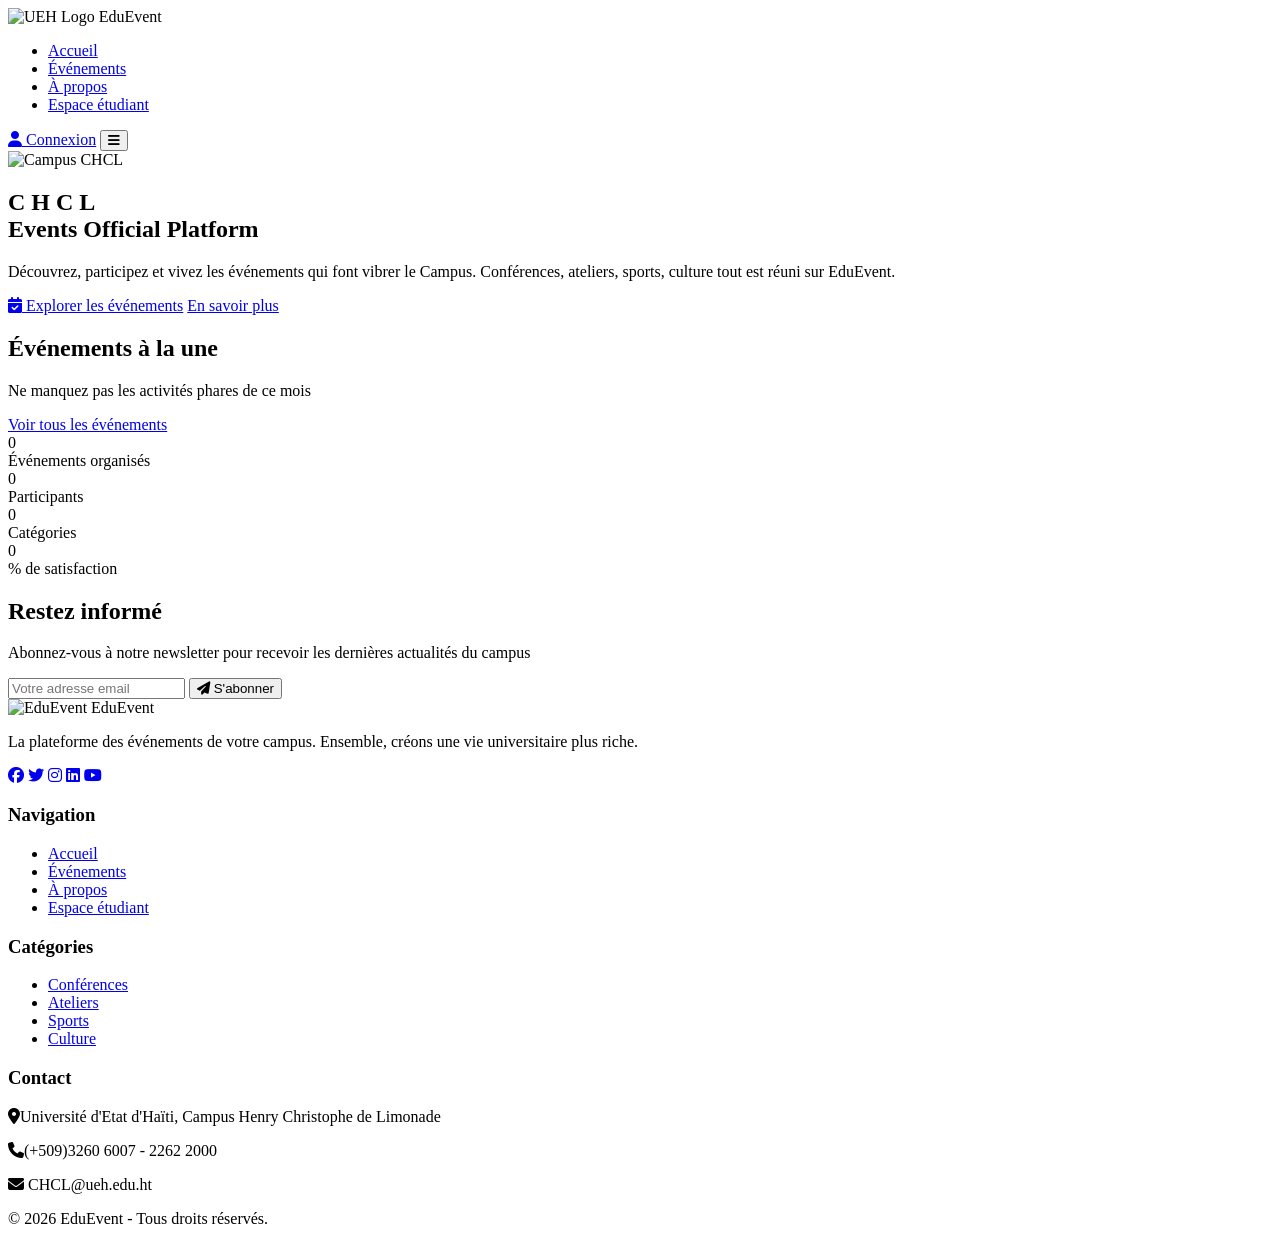
==== index.html @ 5447d02f "Add files via upload" ====
<!DOCTYPE html>
<html lang="fr">
<head>
    <meta charset="UTF-8" />
    <meta name="viewport" content="width=device-width, initial-scale=1.0" />
    <title>EduEvent - Plateforme des événements du CHCL</title>
    <link rel="stylesheet" href="css/style.css" />
    <link rel="stylesheet" href="css/responsive.css" />
    <link rel="preconnect" href="https://fonts.googleapis.com" />
    <link href="https://fonts.googleapis.com/css2?family=Inter:wght@400;500;600;700;800;900&display=swap" rel="stylesheet" />
    <link rel="stylesheet" href="https://cdnjs.cloudflare.com/ajax/libs/font-awesome/6.5.0/css/all.min.css" />
</head>
<body>
    <!-- HEADER -->
    <header class="header">
        <div class="container">
            <div class="header-content">
                <div class="logo">
                    <img src="image/logo_CHCL.jpg" alt="UEH Logo" />
                    <span>EduEvent</span>
                </div>
                <nav class="nav">
                    <ul>
                        <li><a href="index.html" class="active">Accueil</a></li>
                        <li><a href="evenement.html">Événements</a></li>
                        <li><a href="a-propos.html">À propos</a></li>
                        <li><a href="profil.html">Espace étudiant</a></li>
                    </ul>
                </nav>
                <div class="header-actions">
                    <a href="profil.html" class="btn-login"><i class="fas fa-user"></i> Connexion</a>
                    <button class="menu-toggle" aria-label="Menu">
                        <i class="fas fa-bars"></i>
                    </button>
                </div>
            </div>
        </div>
    </header>

    <!-- HERO SECTION -->
    <section class="hero">
        <div class="hero-bg">
            <img src="image/chcl-image.jpg" alt="Campus CHCL" />
        </div>
        <div class="container">
            <div class="hero-content">
                <div class="hero-text">
                    <h1>C H C L <br/><span>Events Official Platform</span></h1>
                    <p>Découvrez, participez et vivez les événements qui font vibrer le Campus. Conférences, ateliers, sports, culture tout est réuni sur EduEvent.</p>
                    <div class="hero-buttons">
                        <a href="evenement.html" class="btn-primary"><i class="fas fa-calendar-check"></i> Explorer les événements</a>
                        <a href="a-propos.html" class="btn-secondary">En savoir plus</a>
                    </div>
                </div>
            </div>
        </div>
    </section>

    <!-- ÉVÉNEMENTS À LA UNE -->
    <section class="featured-events">
        <div class="container">
            <div class="section-header">
                <h2>Événements à la une</h2>
                <p>Ne manquez pas les activités phares de ce mois</p>
            </div>
            <div class="events-grid" id="featuredEvents">
                <!-- Chargé dynamiquement par JavaScript -->
            </div>
            <div class="text-center">
                <a href="evenement.html" class="btn-primary">Voir tous les événements</a>
            </div>
        </div>
    </section>

    <!-- STATISTIQUES ANIMÉES -->
    <section class="stats">
        <div class="container">
            <div class="stats-grid">
                <div class="stat-item">
                    <div class="stat-number" data-target="3">0</div>
                    <div class="stat-label">Événements organisés</div>
                </div>
                <div class="stat-item">
                    <div class="stat-number" data-target="230">0</div>
                    <div class="stat-label">Participants</div>
                </div>
                <div class="stat-item">
                    <div class="stat-number" data-target="3">0</div>
                    <div class="stat-label">Catégories</div>
                </div>
                <div class="stat-item">
                    <div class="stat-number" data-target="98">0</div>
                    <div class="stat-label">% de satisfaction</div>
                </div>
            </div>
        </div>
    </section>

    <!-- NEWSLETTER -->
    <section class="newsletter">
        <div class="container">
            <div class="newsletter-content">
                <h2>Restez informé</h2>
                <p>Abonnez-vous à notre newsletter pour recevoir les dernières actualités du campus</p>
                <form class="newsletter-form" id="newsletterForm">
                    <input type="email" placeholder="Votre adresse email" required />
                    <button type="submit"><i class="fas fa-paper-plane"></i> S'abonner</button>
                </form>
                <div id="newsletterMessage" class="form-message"></div>
            </div>
        </div>
    </section>

    <!-- FOOTER -->
    <footer class="footer">
        <div class="container">
            <div class="footer-grid">
                <div class="footer-brand">
                    <div class="logo">
                        <img src="image/logo_CHCL.jpg" alt="EduEvent" />
                        <span>EduEvent</span>
                    </div>
                    <p>La plateforme des événements de votre campus. Ensemble, créons une vie universitaire plus riche.</p>
                    <div class="social-links">
                        <a href="#"><i class="fab fa-facebook"></i></a>
                        <a href="#"><i class="fab fa-twitter"></i></a>
                        <a href="#"><i class="fab fa-instagram"></i></a>
                        <a href="#"><i class="fab fa-linkedin"></i></a>
                        <a href="#"><i class="fab fa-youtube"></i></a>
                    </div>
                </div>
                <div class="footer-links">
                    <h3>Navigation</h3>
                    <ul>
                        <li><a href="index.html">Accueil</a></li>
                        <li><a href="evenement.html">Événements</a></li>
                        <li><a href="a-propos.html">À propos</a></li>
                        <li><a href="profil.html">Espace étudiant</a></li>
                    </ul>
                </div>
                <div class="footer-links">
                    <h3>Catégories</h3>
                    <ul>
                        <li><a href="evenement.html?categorie=conference">Conférences</a></li>
                        <li><a href="evenement.html?categorie=atelier">Ateliers</a></li>
                        <li><a href="evenement.html?categorie=sport">Sports</a></li>
                        <li><a href="evenement.html?categorie=culture">Culture</a></li>
                    </ul>
                </div>
                <div class="footer-contact">
                    <h3>Contact</h3>
                    <p><i class="fas fa-map-marker-alt"></i>Université d'Etat d'Haïti, Campus Henry Christophe de Limonade</p>
                    <p><i class="fas fa-phone"></i>(+509)3260 6007 - 2262 2000</p>
                    <p><i class="fas fa-envelope"></i> CHCL@ueh.edu.ht</p>
                </div>
            </div>
            <div class="footer-bottom">
                <p>&copy; 2026 EduEvent - Tous droits réservés.</p>
            </div>
        </div>
    </footer>

    <script src="js/main.js"></script>
</body>
</html>
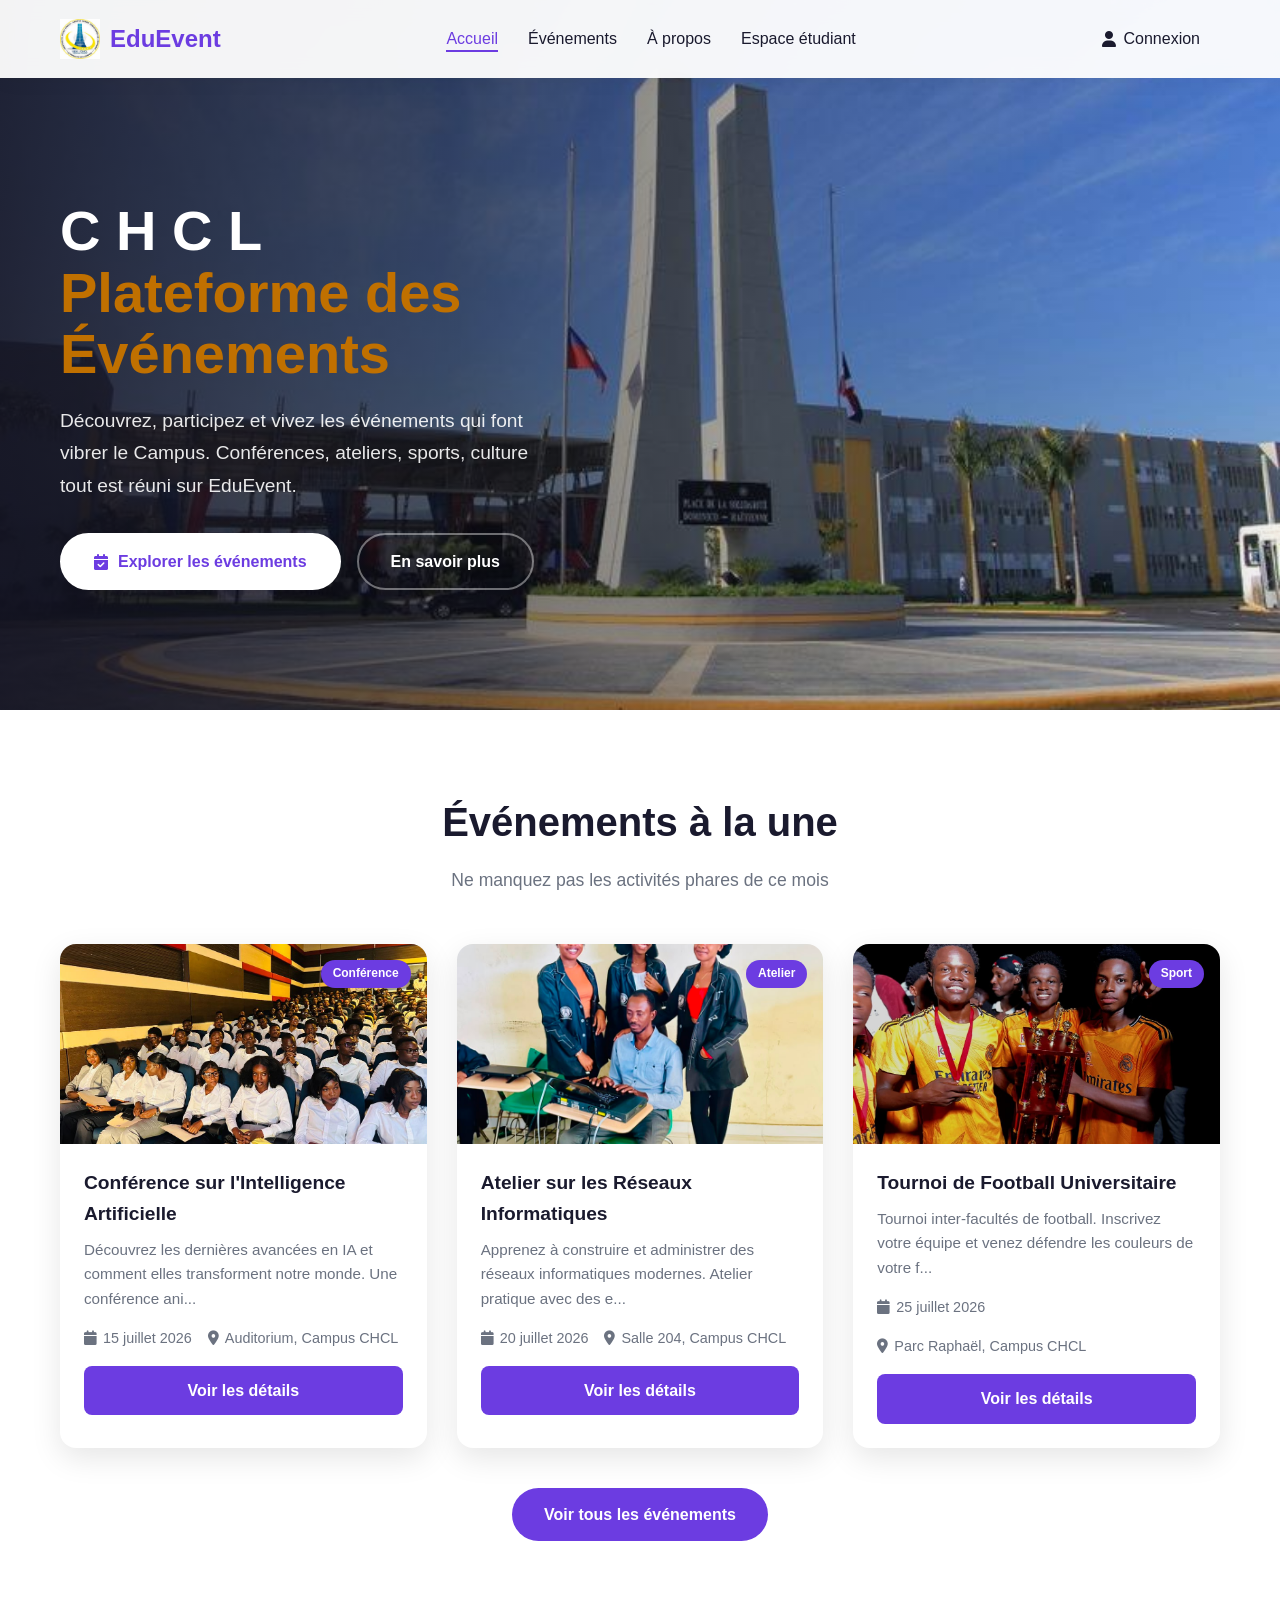
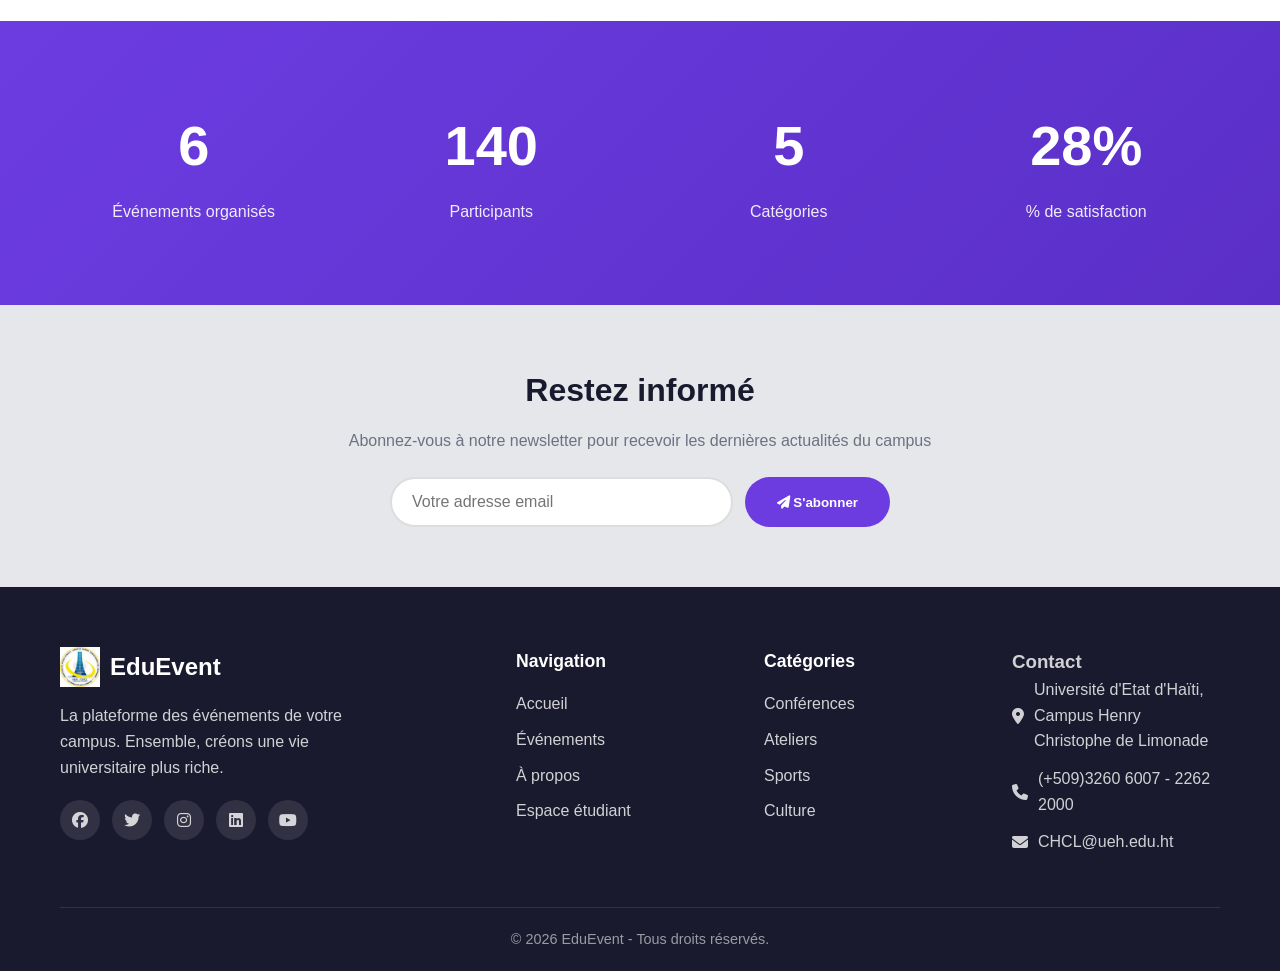
==== commit 2ed4304b: "Fix HTML structure and update image paths" ====
--- a/index.html
+++ b/index.html
@@ -16,20 +16,20 @@
         <div class="container">
             <div class="header-content">
                 <div class="logo">
-                    <img src="image/logo_CHCL.jpg" alt="UEH Logo" />
+                    <img src="images/logo_CHCL.jpg" alt="UEH Logo" />
                     <span>EduEvent</span>
                 </div>
-                <nav class="nav">
+                <nav class="nav" id="mainNav">
                     <ul>
                         <li><a href="index.html" class="active">Accueil</a></li>
-                        <li><a href="evenement.html">Événements</a></li>
+                        <li><a href="evenements.html">Événements</a></li>
                         <li><a href="a-propos.html">À propos</a></li>
                         <li><a href="profil.html">Espace étudiant</a></li>
                     </ul>
                 </nav>
                 <div class="header-actions">
-                    <a href="profil.html" class="btn-login"><i class="fas fa-user"></i> Connexion</a>
-                    <button class="menu-toggle" aria-label="Menu">
+                    <a href="profil.html" class="btn-login" id="btnLogin"><i class="fas fa-user"></i> Connexion</a>
+                    <button class="menu-toggle" id="menuToggle" aria-label="Menu">
                         <i class="fas fa-bars"></i>
                     </button>
                 </div>
@@ -40,15 +40,15 @@
     <!-- HERO SECTION -->
     <section class="hero">
         <div class="hero-bg">
-            <img src="image/chcl-image.jpg" alt="Campus CHCL" />
+            <img src="images/chcl-image.jpg" alt="Campus CHCL" />
         </div>
         <div class="container">
             <div class="hero-content">
                 <div class="hero-text">
-                    <h1>C H C L <br/><span>Events Official Platform</span></h1>
+                    <h1>C H C L <br/><span>Plateforme des Événements</span></h1>
                     <p>Découvrez, participez et vivez les événements qui font vibrer le Campus. Conférences, ateliers, sports, culture tout est réuni sur EduEvent.</p>
                     <div class="hero-buttons">
-                        <a href="evenement.html" class="btn-primary"><i class="fas fa-calendar-check"></i> Explorer les événements</a>
+                        <a href="evenements.html" class="btn-primary"><i class="fas fa-calendar-check"></i> Explorer les événements</a>
                         <a href="a-propos.html" class="btn-secondary">En savoir plus</a>
                     </div>
                 </div>
@@ -67,7 +67,7 @@
                 <!-- Chargé dynamiquement par JavaScript -->
             </div>
             <div class="text-center">
-                <a href="evenement.html" class="btn-primary">Voir tous les événements</a>
+                <a href="evenements.html" class="btn-primary">Voir tous les événements</a>
             </div>
         </div>
     </section>
@@ -77,15 +77,15 @@
         <div class="container">
             <div class="stats-grid">
                 <div class="stat-item">
-                    <div class="stat-number" data-target="3">0</div>
+                    <div class="stat-number" data-target="0">0</div>
                     <div class="stat-label">Événements organisés</div>
                 </div>
                 <div class="stat-item">
-                    <div class="stat-number" data-target="230">0</div>
+                    <div class="stat-number" data-target="0">0</div>
                     <div class="stat-label">Participants</div>
                 </div>
                 <div class="stat-item">
-                    <div class="stat-number" data-target="3">0</div>
+                    <div class="stat-number" data-target="0">0</div>
                     <div class="stat-label">Catégories</div>
                 </div>
                 <div class="stat-item">
@@ -117,7 +117,7 @@
             <div class="footer-grid">
                 <div class="footer-brand">
                     <div class="logo">
-                        <img src="image/logo_CHCL.jpg" alt="EduEvent" />
+                        <img src="images/logo_CHCL.jpg" alt="EduEvent" />
                         <span>EduEvent</span>
                     </div>
                     <p>La plateforme des événements de votre campus. Ensemble, créons une vie universitaire plus riche.</p>
@@ -133,7 +133,7 @@
                     <h3>Navigation</h3>
                     <ul>
                         <li><a href="index.html">Accueil</a></li>
-                        <li><a href="evenement.html">Événements</a></li>
+                        <li><a href="evenements.html">Événements</a></li>
                         <li><a href="a-propos.html">À propos</a></li>
                         <li><a href="profil.html">Espace étudiant</a></li>
                     </ul>
@@ -141,10 +141,10 @@
                 <div class="footer-links">
                     <h3>Catégories</h3>
                     <ul>
-                        <li><a href="evenement.html?categorie=conference">Conférences</a></li>
-                        <li><a href="evenement.html?categorie=atelier">Ateliers</a></li>
-                        <li><a href="evenement.html?categorie=sport">Sports</a></li>
-                        <li><a href="evenement.html?categorie=culture">Culture</a></li>
+                        <li><a href="evenements.html?categorie=conference">Conférences</a></li>
+                        <li><a href="evenements.html?categorie=atelier">Ateliers</a></li>
+                        <li><a href="evenements.html?categorie=sport">Sports</a></li>
+                        <li><a href="evenements.html?categorie=culture">Culture</a></li>
                     </ul>
                 </div>
                 <div class="footer-contact">
@@ -162,4 +162,4 @@
 
     <script src="js/main.js"></script>
 </body>
-</html>+</html>
--- a/css/style.css
+++ b/css/style.css
@@ -0,0 +1,1741 @@
+/* ===== RESET & BASE ===== */
+*,
+*::before,
+*::after {
+    margin: 0;
+    padding: 0;
+    box-sizing: border-box;
+}
+
+:root {
+    --primary: #6C3CE1;
+    --primary-dark: #5A2FC7;
+    --primary-light: #8B6EED;
+    --secondary: #FF6B6B;
+    --success: #2ECC71;
+    --dark: #1A1A2E;
+    --gray: #6B7280;
+    --gray-light: #E5E7EB;
+    --white: #FFFFFF;
+    --shadow: 0 10px 30px rgba(0, 0, 0, 0.1);
+    --shadow-hover: 0 20px 40px rgba(108, 60, 225, 0.2);
+    --radius: 16px;
+    --transition: all 0.3s ease;
+    --font: 'Inter', sans-serif;
+}
+
+html {
+    scroll-behavior: smooth;
+}
+
+body {
+    font-family: var(--font);
+    color: var(--dark);
+    line-height: 1.6;
+    background: var(--white);
+}
+
+a {
+    text-decoration: none;
+    color: inherit;
+}
+
+ul {
+    list-style: none;
+}
+
+img {
+    max-width: 100%;
+    display: block;
+}
+
+.container {
+    max-width: 1200px;
+    margin: 0 auto;
+    padding: 0 20px;
+}
+
+/* BUTTONS */
+.btn-primary {
+    display: inline-flex;
+    align-items: center;
+    gap: 10px;
+    padding: 14px 32px;
+    background: var(--primary);
+    color: var(--white);
+    border: none;
+    border-radius: 50px;
+    font-weight: 600;
+    font-size: 1rem;
+    cursor: pointer;
+    transition: var(--transition);
+}
+
+.btn-primary:hover {
+    background: var(--primary-dark);
+    transform: translateY(-2px);
+    box-shadow: var(--shadow-hover);
+}
+
+.btn-secondary {
+    display: inline-flex;
+    align-items: center;
+    gap: 10px;
+    padding: 14px 32px;
+    background: transparent;
+    color: var(--dark);
+    border: 2px solid var(--gray-light);
+    border-radius: 50px;
+    font-weight: 600;
+    font-size: 1rem;
+    cursor: pointer;
+    transition: var(--transition);
+}
+
+.btn-secondary:hover {
+    border-color: var(--primary);
+    color: var(--primary);
+    transform: translateY(-2px);
+}
+
+.btn-nav {
+    padding: 10px 24px;
+    background: var(--primary);
+    color: var(--white);
+    border-radius: 50px;
+    font-weight: 500;
+    transition: var(--transition);
+}
+
+.btn-nav:hover {
+    background: var(--primary-dark);
+    transform: translateY(-2px);
+}
+
+.btn-login {
+    display: inline-flex;
+    align-items: center;
+    gap: 8px;
+    padding: 10px 20px;
+    color: var(--dark);
+    font-weight: 500;
+    border-radius: 50px;
+    transition: var(--transition);
+}
+
+.btn-login:hover {
+    background: var(--gray-light);
+}
+
+/* HEADER */
+.header {
+    position: fixed;
+    top: 0;
+    left: 0;
+    right: 0;
+    background: rgba(255, 255, 255, 0.95);
+    backdrop-filter: blur(10px);
+    box-shadow: 0 2px 20px rgba(0, 0, 0, 0.05);
+    z-index: 1000;
+    padding: 16px 0;
+}
+
+.header-content {
+    display: flex;
+    align-items: center;
+    justify-content: space-between;
+}
+
+.logo {
+    display: flex;
+    align-items: center;
+    gap: 10px;
+    font-weight: 800;
+    font-size: 1.5rem;
+    color: var(--primary);
+}
+
+.logo img {
+    height: 40px;
+    width: auto;
+}
+
+.nav ul {
+    display: flex;
+    align-items: center;
+    gap: 30px;
+}
+
+.nav a {
+    font-weight: 500;
+    transition: var(--transition);
+    position: relative;
+}
+
+.nav a::after {
+    content: '';
+    position: absolute;
+    bottom: -5px;
+    left: 0;
+    width: 0;
+    height: 2px;
+    background: var(--primary);
+    transition: var(--transition);
+}
+
+.nav a:hover::after,
+.nav a.active::after {
+    width: 100%;
+}
+
+.nav a.active {
+    color: var(--primary);
+}
+
+.header-actions {
+    display: flex;
+    align-items: center;
+    gap: 15px;
+}
+
+.menu-toggle {
+    display: none;
+    background: none;
+    border: none;
+    font-size: 1.5rem;
+    cursor: pointer;
+    color: var(--dark);
+}
+
+/* HERO */
+
+.hero {
+    position: relative;
+    padding: 180px 0 100px;
+    min-height: 550px;
+    display: flex;
+    align-items: center;
+    overflow: hidden;
+}
+
+.hero-bg {
+    position: absolute;
+    top: 0;
+    left: 0;
+    right: 0;
+    bottom: 0;
+    z-index: 0;
+}
+
+.hero-bg img {
+    width: 100%;
+    height: 100%;
+    object-fit: cover;
+    display: block;
+}
+
+.hero-bg::after {
+    content: '';
+    position: absolute;
+    top: 0;
+    left: 0;
+    right: 0;
+    bottom: 0;
+    z-index: 1;
+    background: linear-gradient(to right, 
+        rgba(19, 19, 34, 0.9) 0%,
+        rgba(13, 13, 24, 0.6) 35%,
+        rgba(26, 26, 46, 0.3) 60%,
+        rgba(26, 26, 46, 0.05) 100%
+    );
+}
+
+.hero-content {
+    position: relative;
+    z-index: 2;
+    display: grid;
+    grid-template-columns: 1fr 1fr;
+    gap: 60px;
+    align-items: center;
+    width: 100%;
+}
+
+.hero-text {
+    padding: 20px 0;
+}
+
+.hero-text h1 {
+    font-size: 3.5rem;
+    font-weight: 900;
+    line-height: 1.1;
+    margin-bottom: 20px;
+    color: var(--white);
+}
+
+.hero-text h1 span {
+    background: rgb(192, 112, 0);
+    -webkit-background-clip: text;
+    -webkit-text-fill-color: transparent;
+    background-clip: text;
+}
+
+.hero-text p {
+    font-size: 1.2rem;
+    color: rgba(255, 255, 255, 0.9);
+    margin-bottom: 30px;
+    max-width: 500px;
+    line-height: 1.7;
+}
+
+.hero-buttons {
+    display: flex;
+    gap: 16px;
+    flex-wrap: wrap;
+}
+
+.hero .btn-primary {
+    background: var(--white);
+    color: var(--primary);
+    border: 2px solid var(--white);
+}
+
+.hero .btn-primary:hover {
+    background: var(--primary);
+    color: var(--white);
+    border-color: var(--primary);
+    transform: translateY(-2px);
+    box-shadow: 0 10px 30px rgba(108, 60, 225, 0.4);
+}
+
+.hero .btn-secondary {
+    background: transparent;
+    color: var(--white);
+    border: 2px solid rgba(255, 255, 255, 0.4);
+}
+
+.hero .btn-secondary:hover {
+    background: rgba(255, 255, 255, 0.1);
+    border-color: var(--white);
+    color: var(--white);
+    transform: translateY(-2px);
+}
+
+/* SECTION HEADER */
+.section-header {
+    text-align: center;
+    margin-bottom: 50px;
+}
+
+.section-header h2 {
+    font-size: 2.5rem;
+    font-weight: 800;
+    margin-bottom: 12px;
+}
+
+.section-header p {
+    color: var(--gray);
+    font-size: 1.1rem;
+}
+
+.text-center {
+    text-align: center;
+    margin-top: 40px;
+}
+
+/* FEATURED EVENTS */
+.featured-events {
+    padding: 80px 0;
+}
+
+.events-grid {
+    display: grid;
+    grid-template-columns: repeat(auto-fill, minmax(280px, 1fr));
+    gap: 30px;
+}
+
+.event-card {
+    background: var(--white);
+    border-radius: var(--radius);
+    overflow: hidden;
+    box-shadow: var(--shadow);
+    transition: var(--transition);
+}
+
+.event-card:hover {
+    transform: translateY(-8px);
+    box-shadow: var(--shadow-hover);
+}
+
+.event-card-image {
+    position: relative;
+    height: 200px;
+    overflow: hidden;
+}
+
+.event-card-image img {
+    width: 100%;
+    height: 100%;
+    object-fit: cover;
+    transition: var(--transition);
+}
+
+.event-card:hover .event-card-image img {
+    transform: scale(1.05);
+}
+
+.event-card-badge {
+    position: absolute;
+    top: 16px;
+    right: 16px;
+    padding: 4px 12px;
+    background: var(--primary);
+    color: var(--white);
+    border-radius: 50px;
+    font-size: 0.75rem;
+    font-weight: 600;
+}
+
+.event-card-body {
+    padding: 24px;
+}
+
+.event-card-body h3 {
+    font-size: 1.2rem;
+    font-weight: 700;
+    margin-bottom: 8px;
+}
+
+.event-card-body p {
+    color: var(--gray);
+    font-size: 0.95rem;
+    margin-bottom: 16px;
+}
+
+.event-card-meta {
+    display: flex;
+    flex-wrap: wrap;
+    gap: 16px;
+    font-size: 0.9rem;
+    color: var(--gray);
+    margin-bottom: 16px;
+}
+
+.event-card-meta span {
+    display: flex;
+    align-items: center;
+    gap: 6px;
+}
+
+.event-card-btn {
+    width: 100%;
+    padding: 12px;
+    background: var(--primary);
+    color: var(--white);
+    border: none;
+    border-radius: 8px;
+    font-weight: 600;
+    cursor: pointer;
+    transition: var(--transition);
+    text-align: center;
+    display: block;
+}
+
+.event-card-btn:hover {
+    background: var(--primary-dark);
+}
+
+/* STATS */
+.stats {
+    padding: 60px 0;
+    background: linear-gradient(135deg, var(--primary), var(--primary-dark));
+    color: var(--white);
+}
+
+.stats-grid {
+    display: grid;
+    grid-template-columns: repeat(4, 1fr);
+    gap: 30px;
+    text-align: center;
+}
+
+.stat-item {
+    padding: 20px;
+}
+
+.stat-number {
+    font-size: 3.5rem;
+    font-weight: 900;
+    display: block;
+}
+
+.stat-label {
+    font-size: 1rem;
+    opacity: 0.9;
+    margin-top: 8px;
+}
+
+/* NEWSLETTER */
+.newsletter {
+    padding: 60px 0;
+    background: var(--gray-light);
+}
+
+.newsletter-content {
+    text-align: center;
+    max-width: 600px;
+    margin: 0 auto;
+}
+
+.newsletter-content h2 {
+    font-size: 2rem;
+    margin-bottom: 12px;
+}
+
+.newsletter-content p {
+    color: var(--gray);
+    margin-bottom: 24px;
+}
+
+.newsletter-form {
+    display: flex;
+    gap: 12px;
+    max-width: 500px;
+    margin: 0 auto;
+}
+
+.newsletter-form input {
+    flex: 1;
+    padding: 14px 20px;
+    border: 2px solid #ddd;
+    border-radius: 50px;
+    font-size: 1rem;
+    outline: none;
+    transition: var(--transition);
+}
+
+.newsletter-form input:focus {
+    border-color: var(--primary);
+}
+
+.newsletter-form button {
+    padding: 14px 32px;
+    background: var(--primary);
+    color: var(--white);
+    border: none;
+    border-radius: 50px;
+    font-weight: 600;
+    cursor: pointer;
+    transition: var(--transition);
+}
+
+.newsletter-form button:hover {
+    background: var(--primary-dark);
+}
+
+.form-message {
+    margin-top: 16px;
+    padding: 12px;
+    border-radius: 8px;
+    display: none;
+}
+
+.form-message.success {
+    display: block;
+    background: #D4EDDA;
+    color: #155724;
+}
+
+.form-message.error {
+    display: block;
+    background: #F8D7DA;
+    color: #721C24;
+}
+
+/* FOOTER */
+.footer {
+    padding: 60px 0 20px;
+    background: var(--dark);
+    color: rgba(255, 255, 255, 0.8);
+}
+
+.footer-grid {
+    display: grid;
+    grid-template-columns: 2fr 1fr 1fr 1fr;
+    gap: 40px;
+    padding-bottom: 40px;
+    border-bottom: 1px solid rgba(255, 255, 255, 0.1);
+}
+
+.footer-brand .logo {
+    color: var(--white);
+    margin-bottom: 16px;
+}
+
+.footer-brand .logo img {
+    height: 40px;
+    width: auto;
+    display: inline-block;
+}
+
+.footer-brand p {
+    margin-bottom: 20px;
+    max-width: 300px;
+}
+
+.social-links {
+    display: flex;
+    gap: 12px;
+}
+
+.social-links a {
+    display: flex;
+    align-items: center;
+    justify-content: center;
+    width: 40px;
+    height: 40px;
+    background: rgba(255, 255, 255, 0.1);
+    border-radius: 50%;
+    transition: var(--transition);
+}
+
+.social-links a:hover {
+    background: var(--primary);
+    transform: translateY(-3px);
+}
+
+.footer-links h3 {
+    color: var(--white);
+    font-size: 1.1rem;
+    margin-bottom: 16px;
+}
+
+.footer-links ul li {
+    margin-bottom: 10px;
+}
+
+.footer-links ul a {
+    transition: var(--transition);
+}
+
+.footer-links ul a:hover {
+    color: var(--primary-light);
+}
+
+.footer-contact p {
+    display: flex;
+    align-items: center;
+    gap: 10px;
+    margin-bottom: 12px;
+}
+
+.footer-bottom {
+    text-align: center;
+    padding-top: 20px;
+    font-size: 0.9rem;
+    opacity: 0.7;
+}
+
+/* PAGE HEADER */
+.page-header {
+    padding: 140px 0 60px;
+    background: linear-gradient(135deg, #F8F9FF 0%, #EEF2FF 100%);
+    text-align: center;
+}
+
+.page-header h1 {
+    font-size: 2.8rem;
+    font-weight: 900;
+}
+
+.page-header p {
+    color: var(--gray);
+    font-size: 1.1rem;
+}
+
+/* FILTERS */
+.filters-section {
+    padding: 30px 0;
+    background: var(--white);
+    border-bottom: 1px solid var(--gray-light);
+}
+
+.filters-container {
+    display: flex;
+    flex-wrap: wrap;
+    gap: 20px;
+    align-items: center;
+}
+
+.search-bar {
+    flex: 1;
+    min-width: 200px;
+    display: flex;
+    align-items: center;
+    background: var(--gray-light);
+    border-radius: 50px;
+    padding: 0 16px;
+}
+
+.search-bar i {
+    color: var(--gray);
+}
+
+.search-bar input {
+    flex: 1;
+    padding: 12px 16px;
+    border: none;
+    background: transparent;
+    outline: none;
+    font-size: 1rem;
+}
+
+.filters-group {
+    display: flex;
+    gap: 12px;
+}
+
+.filters-group select {
+    padding: 12px 20px;
+    border: 2px solid var(--gray-light);
+    border-radius: 50px;
+    background: var(--white);
+    font-size: 0.95rem;
+    cursor: pointer;
+    outline: none;
+    transition: var(--transition);
+}
+
+.filters-group select:focus {
+    border-color: var(--primary);
+}
+
+.view-toggle {
+    display: flex;
+    gap: 6px;
+}
+
+.view-btn {
+    padding: 10px 14px;
+    background: var(--gray-light);
+    border: none;
+    border-radius: 8px;
+    cursor: pointer;
+    transition: var(--transition);
+}
+
+.view-btn.active {
+    background: var(--primary);
+    color: var(--white);
+}
+
+.view-btn:hover:not(.active) {
+    background: #d1d5db;
+}
+
+.events-count {
+    margin-bottom: 20px;
+    color: var(--gray);
+    font-size: 0.95rem;
+}
+
+.load-more {
+    margin-top: 20px;
+}
+
+/* EVENT DETAIL */
+.event-detail {
+    padding: 120px 0 60px;
+}
+
+.back-link {
+    display: inline-flex;
+    align-items: center;
+    gap: 8px;
+    color: var(--primary);
+    font-weight: 500;
+    margin-bottom: 30px;
+    transition: var(--transition);
+}
+
+.back-link:hover {
+    transform: translateX(-5px);
+}
+
+.event-detail-container {
+    background: var(--white);
+    border-radius: var(--radius);
+    box-shadow: var(--shadow);
+    overflow: hidden;
+    margin-bottom: 40px;
+}
+
+.event-detail-banner {
+    width: 100%;
+    height: 400px;
+    object-fit: cover;
+}
+
+.event-detail-info {
+    padding: 40px;
+}
+
+.event-detail-info h2 {
+    font-size: 2rem;
+    margin-bottom: 12px;
+}
+
+.event-detail-info .event-meta {
+    display: flex;
+    flex-wrap: wrap;
+    gap: 24px;
+    margin-bottom: 20px;
+    color: var(--gray);
+}
+
+.event-detail-info .event-meta span {
+    display: flex;
+    align-items: center;
+    gap: 8px;
+}
+
+.event-detail-info .event-description {
+    line-height: 1.8;
+    margin-bottom: 20px;
+}
+
+.event-detail-info .event-organizer {
+    padding: 16px 20px;
+    background: var(--gray-light);
+    border-radius: 8px;
+    display: flex;
+    align-items: center;
+    gap: 12px;
+}
+
+.event-detail-info .event-organizer i {
+    color: var(--primary);
+    font-size: 1.2rem;
+}
+
+.registration-section,
+.comments-section {
+    background: var(--white);
+    border-radius: var(--radius);
+    box-shadow: var(--shadow);
+    padding: 40px;
+    margin-top: 30px;
+}
+
+.registration-section h3,
+.comments-section h3 {
+    font-size: 1.5rem;
+    margin-bottom: 20px;
+}
+
+/* FORMS */
+.form-group {
+    margin-bottom: 20px;
+}
+
+.form-group label {
+    display: block;
+    font-weight: 600;
+    margin-bottom: 6px;
+}
+
+.form-group input,
+.form-group select,
+.form-group textarea {
+    width: 100%;
+    padding: 12px 16px;
+    border: 2px solid var(--gray-light);
+    border-radius: 8px;
+    font-size: 1rem;
+    font-family: inherit;
+    outline: none;
+    transition: var(--transition);
+}
+
+.form-group input:focus,
+.form-group select:focus,
+.form-group textarea:focus {
+    border-color: var(--primary);
+}
+
+.form-row {
+    display: grid;
+    grid-template-columns: 1fr 1fr;
+    gap: 20px;
+}
+
+/* PROFIL.HTML */
+
+.profil-section {
+    padding: 60px 0;
+    position: relative;
+    overflow: hidden;
+    min-height: 500px;
+}
+
+.profil-section::before {
+    content: '';
+    position: absolute;
+    top: 0;
+    left: 0;
+    right: 0;
+    bottom: 0;
+    background: url('../images/chcl-image.jpg') center/cover no-repeat;
+    opacity: 0.06;
+    z-index: 0;
+}
+
+.profil-section .container {
+    position: relative;
+    z-index: 1;
+}
+
+.profil-grid {
+    display: grid;
+    grid-template-columns: 300px 1fr;
+    gap: 40px;
+}
+
+.profil-sidebar {
+    display: flex;
+    flex-direction: column;
+    gap: 24px;
+}
+
+.profil-card {
+    background: rgba(255, 255, 255, 0.95);
+    backdrop-filter: blur(5px);
+    border-radius: var(--radius);
+    box-shadow: var(--shadow);
+    padding: 30px;
+    text-align: center;
+    border: 1px solid rgba(255, 255, 255, 0.2);
+}
+
+.profil-avatar {
+    position: relative;
+    width: 120px;
+    height: 120px;
+    margin: 0 auto 16px;
+}
+
+.profil-avatar img {
+    width: 100%;
+    height: 100%;
+    border-radius: 50%;
+    object-fit: cover;
+    border: 4px solid var(--primary);
+}
+
+.avatar-edit {
+    position: absolute;
+    bottom: 0;
+    right: 0;
+    width: 36px;
+    height: 36px;
+    background: var(--primary);
+    color: var(--white);
+    border: none;
+    border-radius: 50%;
+    cursor: pointer;
+    transition: var(--transition);
+}
+
+.avatar-edit:hover {
+    background: var(--primary-dark);
+}
+
+.profil-card h3 {
+    font-size: 1.2rem;
+    margin-bottom: 4px;
+}
+
+.profil-card p {
+    color: var(--gray);
+    font-size: 0.95rem;
+}
+
+.profil-stats {
+    display: grid;
+    grid-template-columns: 1fr 1fr;
+    gap: 12px;
+    margin-top: 16px;
+    padding-top: 16px;
+    border-top: 1px solid var(--gray-light);
+}
+
+.profil-stats .stat-number {
+    font-size: 1.5rem;
+    font-weight: 700;
+    color: var(--primary);
+    display: block;
+}
+
+.profil-stats .stat-label {
+    font-size: 0.85rem;
+    color: var(--gray);
+}
+
+/* PROFIL NAV */
+.profil-nav ul {
+    display: flex;
+    flex-direction: column;
+    gap: 4px;
+}
+
+.profil-nav a {
+    display: flex;
+    align-items: center;
+    gap: 12px;
+    padding: 12px 20px;
+    border-radius: 8px;
+    transition: var(--transition);
+}
+
+.profil-nav a:hover,
+.profil-nav a.active {
+    background: var(--gray-light);
+    color: var(--primary);
+}
+
+/* PROFIL CONTENT */
+.profil-content {
+    background: rgba(255, 255, 255, 0.95);
+    backdrop-filter: blur(5px);
+    border-radius: var(--radius);
+    box-shadow: var(--shadow);
+    padding: 40px;
+    border: 1px solid rgba(255, 255, 255, 0.2);
+}
+
+.profil-content .tab-content {
+    display: none;
+}
+
+.profil-content .tab-content.active {
+    display: block;
+}
+
+.profil-content .tab-content h2 {
+    margin-bottom: 20px;
+    font-size: 1.5rem;
+}
+
+/* AUTH SECTION */
+.auth-section {
+    padding: 60px 0 80px;
+    position: relative;
+    overflow: hidden;
+    min-height: 500px;
+}
+
+.auth-section::before {
+    content: '';
+    position: absolute;
+    top: 0;
+    left: 0;
+    right: 0;
+    bottom: 0;
+    background: url('../images/chcl-image.jpg') center/cover no-repeat;
+    opacity: 0.09;
+    z-index: 0;
+}
+
+.auth-section .container {
+    position: relative;
+    z-index: 1;
+}
+
+.auth-container {
+    max-width: 520px;
+    margin: 0 auto;
+    background: rgba(255, 255, 255, 0.92);
+    backdrop-filter: blur(10px);
+    border-radius: 12px;
+    box-shadow: 0 4px 20px rgba(0, 0, 0, 0.08);
+    padding: 40px 35px;
+    border: 1px solid rgba(255, 255, 255, 0.2);
+}
+
+.auth-options {
+    display: flex;
+    gap: 10px;
+    margin-bottom: 30px;
+    background: var(--gray-light);
+    border-radius: 10px;
+    padding: 5px;
+}
+
+.auth-btn {
+    flex: 1;
+    padding: 12px;
+    border: none;
+    border-radius: 8px;
+    background: transparent;
+    font-weight: 600;
+    font-size: 1rem;
+    cursor: pointer;
+    transition: var(--transition);
+    color: var(--gray);
+    font-family: var(--font);
+}
+
+.auth-btn.active {
+    background: var(--white);
+    color: var(--primary);
+    box-shadow: 0 2px 8px rgba(0, 0, 0, 0.08);
+}
+
+.auth-btn:hover:not(.active) {
+    color: var(--dark);
+}
+
+.auth-form {
+    display: block;
+}
+
+.auth-form h2 {
+    font-size: 1.5rem;
+    margin-bottom: 4px;
+    color: var(--dark);
+}
+
+.auth-form > p {
+    color: var(--gray);
+    margin-bottom: 25px;
+    font-size: 0.95rem;
+}
+
+.auth-form .form-group {
+    margin-bottom: 16px;
+}
+
+.auth-form .form-group label {
+    display: block;
+    font-weight: 500;
+    margin-bottom: 4px;
+    font-size: 0.95rem;
+    color: var(--dark);
+}
+
+.auth-form .form-group input,
+.auth-form .form-group select {
+    width: 100%;
+    padding: 12px 14px;
+    border: 2px solid var(--gray-light);
+    border-radius: 8px;
+    font-size: 1rem;
+    font-family: var(--font);
+    outline: none;
+    transition: var(--transition);
+    background: var(--white);
+}
+
+.auth-form .form-group input:focus,
+.auth-form .form-group select:focus {
+    border-color: var(--primary);
+    box-shadow: 0 0 0 3px rgba(108, 60, 225, 0.1);
+}
+
+.auth-form .form-group label input[type="checkbox"] {
+    width: auto;
+    margin-right: 8px;
+    accent-color: var(--primary);
+}
+
+.btn-full {
+    width: 100%;
+    justify-content: center;
+    padding: 14px;
+    font-size: 1rem;
+}
+
+.auth-switch {
+    text-align: center;
+    margin-top: 20px;
+    padding-top: 18px;
+    border-top: 1px solid var(--gray-light);
+    color: var(--gray);
+    font-size: 0.95rem;
+}
+
+.auth-switch a {
+    color: var(--primary);
+    font-weight: 600;
+    cursor: pointer;
+    transition: var(--transition);
+}
+
+.auth-switch a:hover {
+    color: var(--primary-dark);
+    text-decoration: underline;
+}
+
+.form-message {
+    margin-top: 16px;
+    padding: 12px 16px;
+    border-radius: 8px;
+    display: none;
+    font-weight: 500;
+}
+
+.form-message.success {
+    display: block;
+    background: #d4edda;
+    color: #155724;
+    border: 1px solid #c3e6cb;
+}
+
+.form-message.error {
+    display: block;
+    background: #f8d7da;
+    color: #721c24;
+    border: 1px solid #f5c6cb;
+}
+
+/* ABOUT */
+
+.about-presentation {
+    padding: 60px 0;
+}
+
+.about-content {
+    display: grid;
+    grid-template-columns: 1fr 1fr;
+    gap: 60px;
+    align-items: center;
+}
+
+.about-text h2 {
+    font-size: 2.5rem;
+    margin-bottom: 20px;
+}
+
+.about-text p {
+    color: var(--gray);
+    margin-bottom: 16px;
+    font-size: 1.05rem;
+}
+
+.about-values {
+    display: grid;
+    grid-template-columns: repeat(3, 1fr);
+    gap: 20px;
+    margin-top: 30px;
+}
+
+.value-item {
+    text-align: center;
+    padding: 20px;
+    border-radius: var(--radius);
+    background: var(--gray-light);
+}
+
+.value-item i {
+    font-size: 2rem;
+    color: var(--primary);
+    margin-bottom: 10px;
+}
+
+.value-item h4 {
+    margin-bottom: 4px;
+}
+
+.value-item p {
+    font-size: 0.9rem;
+    color: var(--gray);
+}
+
+.about-image img {
+    border-radius: var(--radius);
+    box-shadow: var(--shadow);
+    width: 100%;
+    height: 400px;
+    object-fit: cover;
+}
+
+/* TEAM */
+
+.team-section {
+    padding: 60px 0;
+    background: var(--gray-light);
+}
+
+.team-grid {
+    display: grid;
+    grid-template-columns: repeat(4, 1fr);
+    gap: 30px;
+}
+
+.team-card {
+    background: var(--white);
+    border-radius: var(--radius);
+    padding: 30px;
+    text-align: center;
+    box-shadow: var(--shadow);
+    transition: var(--transition);
+}
+
+.team-card:hover {
+    transform: translateY(-5px);
+    box-shadow: var(--shadow-hover);
+}
+
+.team-photo {
+    width: 120px;
+    height: 120px;
+    margin: 0 auto 16px;
+    border-radius: 50%;
+    overflow: hidden;
+}
+
+.team-photo img {
+    width: 100%;
+    height: 100%;
+    object-fit: cover;
+}
+
+.team-card h3 {
+    font-size: 1.1rem;
+}
+
+.team-role {
+    color: var(--primary);
+    font-weight: 600;
+    font-size: 0.9rem;
+    margin-bottom: 8px;
+}
+
+.team-card p {
+    color: var(--gray);
+    font-size: 0.9rem;
+}
+
+/* CONTACT */
+
+.contact-section {
+    padding: 60px 0;
+}
+
+.contact-grid {
+    display: grid;
+    grid-template-columns: 1fr 1fr;
+    gap: 40px;
+}
+
+.contact-form-container {
+    background: var(--white);
+    border-radius: var(--radius);
+    box-shadow: var(--shadow);
+    padding: 40px;
+}
+
+.contact-form-container h2 {
+    margin-bottom: 20px;
+}
+
+.contact-map {
+    background: var(--white);
+    border-radius: var(--radius);
+    box-shadow: var(--shadow);
+    padding: 40px;
+}
+
+.contact-map h2 {
+    margin-bottom: 20px;
+}
+
+.map-container {
+    border-radius: 8px;
+    overflow: hidden;
+    margin-bottom: 20px;
+}
+
+.contact-info p {
+    display: flex;
+    align-items: center;
+    gap: 12px;
+    margin-bottom: 10px;
+    color: var(--gray);
+}
+
+.contact-info i {
+    color: var(--primary);
+    width: 20px;
+}
+
+/* FAQ */
+
+.faq-section {
+    padding: 60px 0;
+    background: var(--gray-light);
+}
+
+.faq-container {
+    max-width: 800px;
+    margin: 0 auto;
+}
+
+.faq-item {
+    background: var(--white);
+    border-radius: 12px;
+    margin-bottom: 16px;
+    box-shadow: 0 2px 10px rgba(0, 0, 0, 0.05);
+    overflow: hidden;
+}
+
+.faq-question {
+    width: 100%;
+    padding: 20px 24px;
+    background: none;
+    border: none;
+    display: flex;
+    align-items: center;
+    justify-content: space-between;
+    font-size: 1.05rem;
+    font-weight: 600;
+    cursor: pointer;
+    transition: var(--transition);
+    text-align: left;
+}
+
+.faq-question:hover {
+    background: var(--gray-light);
+}
+
+.faq-question i {
+    transition: var(--transition);
+}
+
+.faq-item.active .faq-question i {
+    transform: rotate(180deg);
+}
+
+.faq-answer {
+    max-height: 0;
+    overflow: hidden;
+    transition: max-height 0.3s ease;
+}
+
+.faq-item.active .faq-answer {
+    max-height: 200px;
+}
+
+.faq-answer p {
+    padding: 0 24px 20px;
+    color: var(--gray);
+}
+
+/*PROFIL */
+
+.profil-cover {
+    height: 120px;
+    background: linear-gradient(135deg, var(--primary), var(--primary-dark));
+    border-radius: var(--radius) var(--radius) 0 0;
+    position: relative;
+    margin: -30px -30px 0 -30px;
+}
+
+.cover-edit {
+    position: absolute;
+    bottom: 12px;
+    right: 16px;
+    background: rgba(0, 0, 0, 0.5);
+    color: var(--white);
+    width: 36px;
+    height: 36px;
+    border-radius: 50%;
+    display: flex;
+    align-items: center;
+    justify-content: center;
+    cursor: pointer;
+    transition: var(--transition);
+}
+
+.cover-edit:hover {
+    background: rgba(0, 0, 0, 0.7);
+}
+
+.profil-avatar-wrapper {
+    margin-top: -50px;
+    display: flex;
+    justify-content: center;
+    position: relative;
+}
+
+.profil-avatar {
+    width: 110px;
+    height: 110px;
+    border-radius: 50%;
+    border: 4px solid var(--white);
+    box-shadow: 0 4px 15px rgba(0, 0, 0, 0.15);
+    position: relative;
+}
+
+.profil-avatar img {
+    width: 100%;
+    height: 100%;
+    border-radius: 50%;
+    object-fit: cover;
+}
+
+.avatar-edit {
+    position: absolute;
+    bottom: 2px;
+    right: 2px;
+    width: 32px;
+    height: 32px;
+    background: var(--primary);
+    color: var(--white);
+    border: 3px solid var(--white);
+    border-radius: 50%;
+    cursor: pointer;
+    transition: var(--transition);
+    display: flex;
+    align-items: center;
+    justify-content: center;
+    font-size: 0.75rem;
+}
+
+.avatar-edit:hover {
+    background: var(--primary-dark);
+    transform: scale(1.1);
+}
+
+.profil-user-info {
+    text-align: center;
+    margin: 12px 0 8px;
+}
+
+.profil-user-info h3 {
+    font-size: 1.3rem;
+    font-weight: 700;
+    margin-bottom: 2px;
+}
+
+.profil-user-role {
+    color: var(--gray);
+    font-size: 0.95rem;
+    font-weight: 500;
+}
+
+.profil-user-programme {
+    color: var(--gray);
+    font-size: 0.85rem;
+}
+
+.profil-stats {
+    display: grid;
+    grid-template-columns: repeat(3, 1fr);
+    gap: 8px;
+    margin: 16px 0;
+    padding: 12px 0;
+    border-top: 1px solid var(--gray-light);
+    border-bottom: 1px solid var(--gray-light);
+}
+
+.profil-stats .stat-item {
+    text-align: center;
+    padding: 4px;
+}
+
+.profil-stats .stat-number {
+    display: block;
+    font-size: 1.2rem;
+    font-weight: 700;
+    color: var(--primary);
+}
+
+.profil-stats .stat-label {
+    font-size: 0.7rem;
+    color: var(--gray);
+    text-transform: uppercase;
+    letter-spacing: 0.5px;
+}
+
+.profil-nav {
+    margin-top: 8px;
+}
+
+.profil-nav ul {
+    display: flex;
+    flex-direction: column;
+    gap: 2px;
+}
+
+.profil-nav a {
+    display: flex;
+    align-items: center;
+    gap: 12px;
+    padding: 10px 16px;
+    border-radius: 8px;
+    transition: var(--transition);
+    font-size: 0.95rem;
+}
+
+.profil-nav a i {
+    width: 20px;
+    text-align: center;
+}
+
+.profil-nav a:hover,
+.profil-nav a.active {
+    background: var(--gray-light);
+    color: var(--primary);
+}
+
+/*TABLEAU DE BORD */
+
+.dashboard-header {
+    margin-bottom: 25px;
+}
+
+.dashboard-header h2 {
+    font-size: 1.5rem;
+    font-weight: 700;
+}
+
+.dashboard-header h2 i {
+    color: var(--primary);
+    margin-right: 10px;
+}
+
+.dashboard-header p {
+    color: var(--gray);
+    font-size: 0.95rem;
+    margin-top: 4px;
+}
+
+.dashboard-cards {
+    display: grid;
+    grid-template-columns: repeat(4, 1fr);
+    gap: 20px;
+    margin-bottom: 30px;
+}
+
+.dash-card {
+    background: var(--white);
+    border-radius: 12px;
+    padding: 20px;
+    box-shadow: 0 2px 10px rgba(0, 0, 0, 0.05);
+    display: flex;
+    align-items: center;
+    gap: 16px;
+    border: 1px solid var(--gray-light);
+    transition: var(--transition);
+}
+
+.dash-card:hover {
+    transform: translateY(-3px);
+    box-shadow: var(--shadow);
+}
+
+.dash-card-icon {
+    width: 48px;
+    height: 48px;
+    border-radius: 12px;
+    background: rgba(108, 60, 225, 0.1);
+    color: var(--primary);
+    display: flex;
+    align-items: center;
+    justify-content: center;
+    font-size: 1.2rem;
+}
+
+.dash-card-info {
+    display: flex;
+    flex-direction: column;
+}
+
+.dash-number {
+    font-size: 1.5rem;
+    font-weight: 700;
+    color: var(--dark);
+}
+
+.dash-label {
+    font-size: 0.8rem;
+    color: var(--gray);
+}
+
+.dashboard-activities {
+    background: var(--white);
+    border-radius: 12px;
+    padding: 20px;
+    border: 1px solid var(--gray-light);
+}
+
+.dashboard-activities h3 {
+    font-size: 1.1rem;
+    margin-bottom: 16px;
+}
+
+.settings-section {
+    margin-top: 20px;
+}
+
+.settings-section h3 {
+    font-size: 1.1rem;
+    margin-bottom: 16px;
+    color: var(--dark);
+}
+
+/* VUE LISTE */
+
+.events-grid.view-list {
+    display: block !important;
+}
+
+.events-grid.view-list .event-card {
+    display: flex !important;
+    flex-direction: row !important;
+    align-items: center;
+    gap: 20px;
+    margin-bottom: 16px;
+}
+
+.events-grid.view-list .event-card .event-card-image {
+    width: 200px;
+    height: 150px;
+    flex-shrink: 0;
+}
+
+.events-grid.view-list .event-card .event-card-body {
+    flex: 1;
+    padding: 0;
+}
+
+.events-grid.view-list .event-card .event-card-image img {
+    width: 100%;
+    height: 100%;
+    object-fit: cover;
+}
+
+/* ===== BADGE RÔLE ===== */
+.profil-user-role {
+    display: inline-block;
+    padding: 4px 16px;
+    border-radius: 50px;
+    font-size: 0.85rem;
+    font-weight: 600;
+    margin: 4px 0;
+}
+
+.profil-user-role.role-etudiant {
+    background: #e8f5e9;
+    color: #2e7d32;
+}
+
+.profil-user-role.role-professeur {
+    background: #e3f2fd;
+    color: #0d47a1;
+}
+
+.profil-user-role.role-administration {
+    background: #fce4ec;
+    color: #c62828;
+}
--- a/css/responsive.css
+++ b/css/responsive.css
@@ -0,0 +1,1542 @@
+/* RESPONSIVE */
+
+/*TABLETTES*/
+@media (max-width: 1024px) {
+    .hero-content {
+        grid-template-columns: 1fr;
+        text-align: center;
+    }
+
+    .hero-text p {
+        max-width: 100%;
+        margin-left: auto;
+        margin-right: auto;
+    }
+
+    .hero-buttons {
+        justify-content: center;
+    }
+
+    .hero-image img {
+        height: 300px;
+    }
+
+    .footer-grid {
+        grid-template-columns: 1fr 1fr;
+    }
+
+    .profil-grid {
+        grid-template-columns: 1fr;
+    }
+
+    .about-content {
+        grid-template-columns: 1fr;
+        text-align: center;
+    }
+
+    .contact-grid {
+        grid-template-columns: 1fr;
+    }
+
+    .team-grid {
+        grid-template-columns: repeat(2, 1fr);
+    }
+
+    .stats-grid {
+        grid-template-columns: repeat(2, 1fr);
+    }
+}
+
+/*MOBILES*/
+@media (max-width: 768px) {
+    /*HEADER*/
+    .header {
+        padding: 12px 0;
+    }
+
+    .header-content {
+        flex-wrap: wrap;
+        gap: 10px;
+    }
+
+    
+    .header-actions .btn-login {
+        display: inline-flex !important;
+        padding: 8px 14px;
+        font-size: 0.85rem;
+    }
+
+    .header-actions .btn-login span {
+        display: none;
+    }
+
+    .menu-toggle {
+        display: block;
+        font-size: 1.3rem;
+        background: none;
+        border: none;
+        color: var(--dark);
+        cursor: pointer;
+        padding: 4px 8px;
+    }
+
+    
+    .nav {
+        display: none;
+        position: absolute;
+        top: 100%;
+        left: 0;
+        right: 0;
+        background: var(--white);
+        padding: 20px;
+        box-shadow: var(--shadow);
+        border-top: 2px solid var(--gray-light);
+        z-index: 999;
+        width: 100%;
+        max-height: 80vh;
+        overflow-y: auto;
+    }
+
+    .nav.open {
+        display: block;
+    }
+
+    .nav ul {
+        flex-direction: column;
+        gap: 0;
+        width: 100%;
+    }
+
+    .nav ul li {
+        width: 100%;
+        border-bottom: 1px solid var(--gray-light);
+    }
+
+    .nav ul li:last-child {
+        border-bottom: none;
+    }
+
+    .nav a {
+        display: block;
+        padding: 14px 16px;
+        font-size: 1rem;
+        font-weight: 500;
+        width: 100%;
+        transition: var(--transition);
+        border-radius: 4px;
+    }
+
+    .nav a:hover,
+    .nav a.active {
+        background: var(--gray-light);
+        color: var(--primary);
+    }
+
+    .nav a::after {
+        display: none;
+    }
+
+    /* HERO */
+    .hero {
+        padding: 100px 0 50px;
+        min-height: 400px;
+    }
+
+    .hero-text h1 {
+        font-size: 2rem;
+    }
+
+    .hero-text h1 span {
+        font-size: 1.4rem;
+    }
+
+    .hero-text p {
+        font-size: 0.95rem;
+        max-width: 100%;
+    }
+
+    .hero-buttons {
+        flex-direction: column;
+        align-items: stretch;
+        gap: 10px;
+    }
+
+    .hero .btn-primary,
+    .hero .btn-secondary {
+        width: 100%;
+        justify-content: center;
+        padding: 12px 20px;
+        font-size: 0.95rem;
+    }
+
+    /* SECTIONS */
+    .section-header h2 {
+        font-size: 1.6rem;
+    }
+
+    .section-header p {
+        font-size: 0.95rem;
+    }
+
+    /* EVENTS */
+    .events-grid {
+        grid-template-columns: 1fr;
+        gap: 20px;
+    }
+
+    .event-card-image {
+        height: 180px;
+    }
+
+    .event-card-body {
+        padding: 18px;
+    }
+
+    .event-card-body h3 {
+        font-size: 1.1rem;
+    }
+
+    .event-card-meta {
+        font-size: 0.85rem;
+        gap: 12px;
+        flex-wrap: wrap;
+    }
+
+    /* FILTERS */
+    .filters-container {
+        flex-direction: column;
+        align-items: stretch;
+        gap: 12px;
+    }
+
+    .filters-group {
+        flex-wrap: wrap;
+        gap: 8px;
+    }
+
+    .filters-group select {
+        flex: 1;
+        min-width: 140px;
+        padding: 10px 14px;
+        font-size: 0.9rem;
+    }
+
+    .search-bar {
+        padding: 0 12px;
+    }
+
+    .search-bar input {
+        padding: 10px 12px;
+        font-size: 0.95rem;
+    }
+
+    .view-toggle {
+        align-self: flex-start;
+    }
+
+    .view-btn {
+        padding: 8px 12px;
+        font-size: 0.85rem;
+    }
+
+    /* NEWSLETTER */
+    .newsletter-form {
+        flex-direction: column;
+        gap: 10px;
+    }
+
+    .newsletter-form input {
+        padding: 12px 16px;
+        font-size: 0.95rem;
+        border-radius: 8px;
+    }
+
+    .newsletter-form button {
+        padding: 12px 20px;
+        font-size: 0.95rem;
+        border-radius: 8px;
+        width: 100%;
+        justify-content: center;
+    }
+
+    /* FOOTER */
+    .footer-grid {
+        grid-template-columns: 1fr;
+        text-align: center;
+        gap: 30px;
+    }
+
+    .footer-brand p {
+        max-width: 100%;
+        margin-left: auto;
+        margin-right: auto;
+    }
+
+    .social-links {
+        justify-content: center;
+    }
+
+    .footer-contact p {
+        justify-content: center;
+    }
+
+    .footer-links ul li {
+        text-align: center;
+    }
+
+    /* TEAM */
+    .team-grid {
+        grid-template-columns: 1fr 1fr;
+        gap: 16px;
+    }
+
+    .team-card {
+        padding: 20px;
+    }
+
+    .team-photo {
+        width: 80px;
+        height: 80px;
+    }
+
+    .team-card h3 {
+        font-size: 1rem;
+    }
+
+    /* ABOUT */
+    .about-values {
+        grid-template-columns: 1fr 1fr;
+    }
+
+    .about-image img {
+        height: 250px;
+    }
+
+    /* ----- FORMS ----- */
+    .form-row {
+        grid-template-columns: 1fr;
+        gap: 12px;
+    }
+
+    /* ----- EVENT DETAIL ----- */
+    .event-detail {
+        padding: 90px 0 30px;
+    }
+
+    .event-detail-info {
+        padding: 20px;
+    }
+
+    .event-detail-info h2 {
+        font-size: 1.5rem;
+    }
+
+    .event-detail-info .event-meta {
+        gap: 12px;
+        font-size: 0.9rem;
+        flex-wrap: wrap;
+    }
+
+    .registration-section,
+    .comments-section {
+        padding: 20px;
+        margin-top: 20px;
+    }
+
+    .registration-section h3,
+    .comments-section h3 {
+        font-size: 1.2rem;
+    }
+
+    .event-detail-banner {
+        height: 200px;
+    }
+
+    /* ----- STATS ----- */
+    .stats-grid {
+        grid-template-columns: 1fr 1fr;
+        gap: 16px;
+    }
+
+    .stat-number {
+        font-size: 2.2rem;
+    }
+
+    .stat-label {
+        font-size: 0.9rem;
+    }
+
+    /* ----- CONTACT ----- */
+    .contact-form-container,
+    .contact-map {
+        padding: 24px;
+    }
+
+    .contact-grid {
+        gap: 24px;
+    }
+
+    .map-container iframe {
+        height: 250px;
+    }
+
+    /* ----- PROFIL ----- */
+    .profil-grid {
+        grid-template-columns: 1fr;
+        gap: 20px;
+    }
+
+    .profil-content {
+        padding: 20px;
+    }
+
+    .profil-card {
+        padding: 20px;
+    }
+
+    .profil-cover {
+        height: 80px;
+        margin: -20px -20px 0 -20px;
+    }
+
+    .profil-avatar {
+        width: 90px;
+        height: 90px;
+    }
+
+    .profil-avatar-wrapper {
+        margin-top: -40px;
+    }
+
+    .profil-user-info h3 {
+        font-size: 1.1rem;
+    }
+
+    .profil-stats .stat-number {
+        font-size: 1rem;
+    }
+
+    /* ----- DASHBOARD ----- */
+    .dashboard-cards {
+        grid-template-columns: repeat(2, 1fr);
+        gap: 12px;
+    }
+
+    .dash-card {
+        padding: 14px;
+    }
+
+    .dash-card-icon {
+        width: 40px;
+        height: 40px;
+        font-size: 1rem;
+    }
+
+    .dash-number {
+        font-size: 1.2rem;
+    }
+
+    /* ----- AUTH ----- */
+    .auth-container {
+        padding: 24px 18px;
+        margin: 0 10px;
+    }
+
+    .auth-options {
+        flex-direction: column;
+        gap: 6px;
+    }
+
+    .auth-btn {
+        padding: 10px;
+        font-size: 0.95rem;
+    }
+
+    .auth-form h2 {
+        font-size: 1.2rem;
+    }
+
+    .auth-form .form-group input,
+    .auth-form .form-group select {
+        padding: 10px 12px;
+        font-size: 0.95rem;
+    }
+
+    .btn-full {
+        padding: 12px;
+        font-size: 0.95rem;
+    }
+
+    /* ----- PAGE HEADER ----- */
+    .page-header {
+        padding: 100px 0 30px;
+    }
+
+    .page-header h1 {
+        font-size: 2rem;
+    }
+
+    .page-header p {
+        font-size: 0.95rem;
+    }
+
+    /* ----- FAQ ----- */
+    .faq-question {
+        font-size: 0.95rem;
+        padding: 14px 16px;
+    }
+
+    .faq-answer p {
+        padding: 0 16px 14px;
+        font-size: 0.9rem;
+    }
+
+    /* ----- VUE LISTE ----- */
+    .events-grid.view-list .event-card {
+        flex-direction: column !important;
+        align-items: stretch;
+        padding: 12px;
+    }
+
+    .events-grid.view-list .event-card .event-card-image {
+        width: 100%;
+        height: 160px;
+    }
+
+    .events-grid.view-list .event-card .event-card-body {
+        padding: 12px 0 0 0;
+    }
+
+    /* ----- EVENTS COUNT ----- */
+    .events-count {
+        font-size: 0.9rem;
+        margin-bottom: 16px;
+    }
+
+    /* ----- LOAD MORE ----- */
+    .load-more {
+        padding: 12px 24px;
+        font-size: 0.9rem;
+        width: 100%;
+        justify-content: center;
+    }
+
+    /* ----- STATS SECTION ----- */
+    .stats {
+        padding: 40px 0;
+    }
+
+    .stat-item {
+        padding: 12px;
+    }
+
+    /* ----- NEWSLETTER SECTION ----- */
+    .newsletter {
+        padding: 40px 0;
+    }
+
+    .newsletter-content h2 {
+        font-size: 1.6rem;
+    }
+
+    .newsletter-content p {
+        font-size: 0.95rem;
+    }
+}
+
+/*PETITS MOBILES*/
+@media (max-width: 480px) {
+    /* ----- HEADER ----- */
+    .header {
+        padding: 8px 0;
+    }
+
+    .logo {
+        font-size: 1.1rem;
+    }
+
+    .logo img {
+        height: 30px;
+    }
+
+    .logo span {
+        font-size: 1rem;
+    }
+
+    .header-actions .btn-login {
+        padding: 6px 12px;
+        font-size: 0.8rem;
+    }
+
+    .header-actions .btn-login i {
+        font-size: 0.9rem;
+    }
+
+    .menu-toggle {
+        font-size: 1.2rem;
+        padding: 4px 6px;
+    }
+
+    .nav a {
+        padding: 12px 14px;
+        font-size: 0.95rem;
+    }
+
+    /* ----- HERO ----- */
+    .hero {
+        padding: 80px 0 40px;
+        min-height: 300px;
+    }
+
+    .hero-text h1 {
+        font-size: 1.6rem;
+    }
+
+    .hero-text h1 span {
+        font-size: 1.2rem;
+    }
+
+    .hero-text p {
+        font-size: 0.9rem;
+        margin-bottom: 20px;
+    }
+
+    .hero-buttons {
+        gap: 8px;
+    }
+
+    .hero .btn-primary,
+    .hero .btn-secondary {
+        padding: 10px 16px;
+        font-size: 0.85rem;
+    }
+
+    /* ----- SECTIONS ----- */
+    .section-header {
+        margin-bottom: 30px;
+    }
+
+    .section-header h2 {
+        font-size: 1.4rem;
+    }
+
+    .section-header p {
+        font-size: 0.9rem;
+    }
+
+    /* ----- EVENTS ----- */
+    .events-grid {
+        gap: 16px;
+    }
+
+    .event-card-image {
+        height: 150px;
+    }
+
+    .event-card-body {
+        padding: 14px;
+    }
+
+    .event-card-body h3 {
+        font-size: 1rem;
+    }
+
+    .event-card-body p {
+        font-size: 0.85rem;
+        margin-bottom: 10px;
+    }
+
+    .event-card-meta {
+        font-size: 0.8rem;
+        gap: 8px;
+    }
+
+    .event-card-btn {
+        padding: 10px;
+        font-size: 0.85rem;
+    }
+
+    .event-card-badge {
+        font-size: 0.7rem;
+        padding: 3px 10px;
+        top: 10px;
+        right: 10px;
+    }
+
+    /* ----- FILTERS ----- */
+    .filters-section {
+        padding: 16px 0;
+    }
+
+    .filters-group select {
+        min-width: 100%;
+        padding: 8px 12px;
+        font-size: 0.85rem;
+    }
+
+    .search-bar input {
+        padding: 8px 10px;
+        font-size: 0.85rem;
+    }
+
+    .search-bar i {
+        font-size: 0.85rem;
+    }
+
+    /* ----- STATS ----- */
+    .stats-grid {
+        grid-template-columns: 1fr 1fr;
+        gap: 8px;
+    }
+
+    .stat-number {
+        font-size: 1.6rem;
+    }
+
+    .stat-label {
+        font-size: 0.75rem;
+    }
+
+    /* ----- TEAM ----- */
+    .team-grid {
+        grid-template-columns: 1fr;
+        gap: 16px;
+    }
+
+    .team-card {
+        padding: 16px;
+    }
+
+    .team-photo {
+        width: 70px;
+        height: 70px;
+    }
+
+    .team-card h3 {
+        font-size: 0.95rem;
+    }
+
+    .team-role {
+        font-size: 0.8rem;
+    }
+
+    .team-card p {
+        font-size: 0.85rem;
+    }
+
+    /* ----- ABOUT ----- */
+    .about-presentation {
+        padding: 30px 0;
+    }
+
+    .about-text h2 {
+        font-size: 1.6rem;
+    }
+
+    .about-text p {
+        font-size: 0.9rem;
+    }
+
+    .about-values {
+        grid-template-columns: 1fr;
+        gap: 12px;
+    }
+
+    .about-image img {
+        height: 180px;
+    }
+
+    .value-item {
+        padding: 14px;
+    }
+
+    .value-item i {
+        font-size: 1.5rem;
+    }
+
+    .value-item h4 {
+        font-size: 0.9rem;
+    }
+
+    .value-item p {
+        font-size: 0.8rem;
+    }
+
+    /* ----- AUTH ----- */
+    .auth-container {
+        padding: 16px 12px;
+    }
+
+    .auth-btn {
+        font-size: 0.85rem;
+        padding: 8px;
+    }
+
+    .auth-form h2 {
+        font-size: 1.1rem;
+    }
+
+    .auth-form p {
+        font-size: 0.85rem;
+        margin-bottom: 16px;
+    }
+
+    .auth-form .form-group {
+        margin-bottom: 12px;
+    }
+
+    .auth-form .form-group label {
+        font-size: 0.85rem;
+    }
+
+    .auth-form .form-group input,
+    .auth-form .form-group select {
+        padding: 8px 10px;
+        font-size: 0.85rem;
+    }
+
+    .auth-switch {
+        font-size: 0.85rem;
+        margin-top: 16px;
+        padding-top: 14px;
+    }
+
+    .btn-full {
+        padding: 10px;
+        font-size: 0.9rem;
+    }
+
+    /* ----- PROFIL ----- */
+    .profil-section {
+        padding: 30px 0;
+    }
+
+    .profil-content {
+        padding: 16px;
+    }
+
+    .profil-card {
+        padding: 16px;
+    }
+
+    .profil-cover {
+        height: 60px;
+        margin: -16px -16px 0 -16px;
+    }
+
+    .profil-avatar {
+        width: 70px;
+        height: 70px;
+    }
+
+    .profil-avatar-wrapper {
+        margin-top: -32px;
+    }
+
+    .avatar-edit {
+        width: 24px;
+        height: 24px;
+        font-size: 0.6rem;
+    }
+
+    .profil-user-info h3 {
+        font-size: 1rem;
+    }
+
+    .profil-user-role {
+        font-size: 0.8rem;
+        padding: 2px 12px;
+    }
+
+    .profil-stats {
+        grid-template-columns: repeat(3, 1fr);
+        padding: 8px 0;
+        gap: 4px;
+    }
+
+    .profil-stats .stat-number {
+        font-size: 0.9rem;
+    }
+
+    .profil-stats .stat-label {
+        font-size: 0.6rem;
+    }
+
+    .profil-nav a {
+        padding: 8px 12px;
+        font-size: 0.85rem;
+    }
+
+    .profil-nav a i {
+        width: 16px;
+        font-size: 0.85rem;
+    }
+
+    /* ----- DASHBOARD ----- */
+    .dashboard-cards {
+        grid-template-columns: 1fr 1fr;
+        gap: 8px;
+    }
+
+    .dash-card {
+        padding: 10px 12px;
+        gap: 8px;
+    }
+
+    .dash-card-icon {
+        width: 32px;
+        height: 32px;
+        font-size: 0.75rem;
+        border-radius: 8px;
+    }
+
+    .dash-number {
+        font-size: 0.9rem;
+    }
+
+    .dash-label {
+        font-size: 0.6rem;
+    }
+
+    .dashboard-header h2 {
+        font-size: 1.2rem;
+    }
+
+    .dashboard-header p {
+        font-size: 0.85rem;
+    }
+
+    .dashboard-activities {
+        padding: 14px;
+    }
+
+    .dashboard-activities h3 {
+        font-size: 1rem;
+    }
+
+    /* ----- CONTACT ----- */
+    .contact-section {
+        padding: 30px 0;
+    }
+
+    .contact-form-container,
+    .contact-map {
+        padding: 16px;
+    }
+
+    .contact-form-container h2,
+    .contact-map h2 {
+        font-size: 1.2rem;
+    }
+
+    .contact-info p {
+        font-size: 0.85rem;
+        gap: 8px;
+    }
+
+    .map-container iframe {
+        height: 200px;
+    }
+
+    /* ----- FAQ ----- */
+    .faq-section {
+        padding: 30px 0;
+    }
+
+    .faq-question {
+        padding: 12px 14px;
+        font-size: 0.85rem;
+    }
+
+    .faq-question i {
+        font-size: 0.85rem;
+    }
+
+    .faq-answer p {
+        padding: 0 14px 12px;
+        font-size: 0.85rem;
+    }
+
+    /* ----- EVENT DETAIL ----- */
+    .event-detail-info h2 {
+        font-size: 1.3rem;
+    }
+
+    .event-detail-info .event-meta {
+        gap: 8px;
+        font-size: 0.8rem;
+    }
+
+    .event-detail-info .event-meta span {
+        gap: 4px;
+    }
+
+    .event-detail-info .event-description {
+        font-size: 0.9rem;
+        line-height: 1.6;
+    }
+
+    .event-detail-info .event-organizer {
+        padding: 10px 14px;
+        font-size: 0.85rem;
+        flex-wrap: wrap;
+    }
+
+    .registration-section h3,
+    .comments-section h3 {
+        font-size: 1.1rem;
+    }
+
+    .registration-section,
+    .comments-section {
+        padding: 16px;
+    }
+
+    .event-detail-banner {
+        height: 150px;
+    }
+
+    .back-link {
+        font-size: 0.85rem;
+        margin-bottom: 20px;
+    }
+
+    /* ----- FOOTER ----- */
+    .footer {
+        padding: 30px 0 12px;
+    }
+
+    .footer-grid {
+        gap: 24px;
+        padding-bottom: 20px;
+    }
+
+    .footer-brand .logo {
+        font-size: 1.1rem;
+    }
+
+    .footer-brand .logo img {
+        height: 30px;
+    }
+
+    .footer-brand p {
+        font-size: 0.85rem;
+    }
+
+    .footer-links h3 {
+        font-size: 0.95rem;
+        margin-bottom: 10px;
+    }
+
+    .footer-links ul li {
+        margin-bottom: 4px;
+    }
+
+    .footer-links ul a {
+        font-size: 0.85rem;
+    }
+
+    .footer-contact p {
+        font-size: 0.8rem;
+        gap: 8px;
+    }
+
+    .social-links a {
+        width: 34px;
+        height: 34px;
+        font-size: 0.8rem;
+    }
+
+    .footer-bottom {
+        font-size: 0.75rem;
+        padding-top: 12px;
+    }
+
+    /* ----- BUTTONS ----- */
+    .btn-primary,
+    .btn-secondary {
+        padding: 10px 18px;
+        font-size: 0.85rem;
+    }
+
+    .btn-primary i,
+    .btn-secondary i {
+        font-size: 0.85rem;
+    }
+
+    /* ----- FORM ELEMENTS ----- */
+    .form-group label {
+        font-size: 0.85rem;
+    }
+
+    .form-group input,
+    .form-group select,
+    .form-group textarea {
+        padding: 8px 12px;
+        font-size: 0.85rem;
+        border-radius: 6px;
+    }
+
+    .form-message {
+        font-size: 0.85rem;
+        padding: 8px 12px;
+    }
+
+    /* ----- EVENTS COUNT ----- */
+    .events-count {
+        font-size: 0.8rem;
+    }
+
+    /* ----- LOAD MORE ----- */
+    .load-more {
+        padding: 10px 20px;
+        font-size: 0.85rem;
+    }
+
+    /* ----- VUE LISTE */
+    .events-grid.view-list .event-card .event-card-image {
+        height: 140px;
+    }
+
+    .events-grid.view-list .event-card .event-card-body h3 {
+        font-size: 0.95rem;
+    }
+
+    .events-grid.view-list .event-card .event-card-body p {
+        font-size: 0.8rem;
+    }
+
+    /* ----- PAGE HEADER ----- */
+    .page-header h1 {
+        font-size: 1.6rem;
+    }
+
+    .page-header p {
+        font-size: 0.85rem;
+    }
+
+    /* ----- HERO BADGE ----- */
+    .hero-badge {
+        font-size: 0.7rem;
+        padding: 4px 10px;
+    }
+
+    /* ----- STATS ITEMS ----- */
+    .stat-item {
+        padding: 8px;
+    }
+
+    .stat-number {
+        font-size: 1.4rem;
+    }
+
+    .stat-label {
+        font-size: 0.7rem;
+    }
+
+    /* ----- NEWSLETTER ----- */
+    .newsletter-content h2 {
+        font-size: 1.3rem;
+    }
+
+    .newsletter-content p {
+        font-size: 0.85rem;
+    }
+
+    .newsletter-form input {
+        padding: 10px 14px;
+        font-size: 0.85rem;
+    }
+
+    .newsletter-form button {
+        padding: 10px 16px;
+        font-size: 0.85rem;
+    }
+
+    /* ----- SETTINGS SECTION ----- */
+    .settings-section {
+        margin-top: 16px;
+    }
+
+    .settings-section h3 {
+        font-size: 1rem;
+    }
+
+    .settings-section .form-group {
+        margin-bottom: 12px;
+    }
+}
+
+/*TRÈS PETITS ÉCRANS */
+@media (max-width: 360px) {
+    /* ----- HEADER ----- */
+    .header-actions .btn-login {
+        padding: 4px 8px;
+        font-size: 0.7rem;
+    }
+
+    .header-actions .btn-login i {
+        font-size: 0.8rem;
+    }
+
+    .logo {
+        font-size: 1rem;
+    }
+
+    .logo img {
+        height: 26px;
+    }
+
+    .logo span {
+        font-size: 0.9rem;
+    }
+
+    .menu-toggle {
+        font-size: 1rem;
+    }
+
+    .nav a {
+        padding: 10px 12px;
+        font-size: 0.9rem;
+    }
+
+    /* ----- HERO ----- */
+    .hero-text h1 {
+        font-size: 1.3rem;
+    }
+
+    .hero-text h1 span {
+        font-size: 1rem;
+    }
+
+    .hero-text p {
+        font-size: 0.8rem;
+    }
+
+    .hero .btn-primary,
+    .hero .btn-secondary {
+        padding: 8px 14px;
+        font-size: 0.8rem;
+    }
+
+    /* ----- STATS ----- */
+    .stat-number {
+        font-size: 1.2rem;
+    }
+
+    .stat-label {
+        font-size: 0.65rem;
+    }
+
+    /* ----- PROFIL ----- */
+    .profil-content {
+        padding: 12px;
+    }
+
+    .profil-card {
+        padding: 12px;
+    }
+
+    .profil-cover {
+        height: 50px;
+        margin: -12px -12px 0 -12px;
+    }
+
+    .profil-avatar {
+        width: 60px;
+        height: 60px;
+    }
+
+    .profil-avatar-wrapper {
+        margin-top: -28px;
+    }
+
+    .avatar-edit {
+        width: 20px;
+        height: 20px;
+        font-size: 0.5rem;
+    }
+
+    .profil-user-info h3 {
+        font-size: 0.9rem;
+    }
+
+    .profil-stats .stat-number {
+        font-size: 0.8rem;
+    }
+
+    .profil-stats .stat-label {
+        font-size: 0.55rem;
+    }
+
+    .profil-nav a {
+        padding: 6px 10px;
+        font-size: 0.8rem;
+    }
+
+    /* ----- DASHBOARD ----- */
+    .dashboard-cards {
+        grid-template-columns: 1fr;
+        gap: 6px;
+    }
+
+    .dash-card {
+        padding: 8px 12px;
+        gap: 8px;
+    }
+
+    .dash-card-icon {
+        width: 28px;
+        height: 28px;
+        font-size: 0.7rem;
+    }
+
+    .dash-number {
+        font-size: 0.8rem;
+    }
+
+    .dash-label {
+        font-size: 0.55rem;
+    }
+
+    /* ----- AUTH ----- */
+    .auth-container {
+        padding: 12px 8px;
+    }
+
+    .auth-btn {
+        font-size: 0.75rem;
+        padding: 6px 4px;
+    }
+
+    .auth-form h2 {
+        font-size: 1rem;
+    }
+
+    .auth-form p {
+        font-size: 0.8rem;
+    }
+
+    .auth-form .form-group label {
+        font-size: 0.8rem;
+    }
+
+    .auth-form .form-group input,
+    .auth-form .form-group select {
+        padding: 6px 8px;
+        font-size: 0.8rem;
+    }
+
+    .btn-full {
+        padding: 8px;
+        font-size: 0.85rem;
+    }
+
+    .auth-switch {
+        font-size: 0.8rem;
+    }
+
+    /* ----- CONTACT ----- */
+    .contact-form-container,
+    .contact-map {
+        padding: 12px;
+    }
+
+    .contact-form-container h2,
+    .contact-map h2 {
+        font-size: 1.1rem;
+    }
+
+    .map-container iframe {
+        height: 160px;
+    }
+
+    /* ----- FAQ ----- */
+    .faq-question {
+        padding: 10px 12px;
+        font-size: 0.8rem;
+    }
+
+    .faq-answer p {
+        padding: 0 12px 10px;
+        font-size: 0.8rem;
+    }
+
+    /* ----- EVENT DETAIL ----- */
+    .event-detail-info {
+        padding: 14px;
+    }
+
+    .event-detail-info h2 {
+        font-size: 1.1rem;
+    }
+
+    .event-detail-info .event-meta {
+        font-size: 0.75rem;
+        gap: 6px;
+    }
+
+    .event-detail-info .event-description {
+        font-size: 0.85rem;
+    }
+
+    .registration-section,
+    .comments-section {
+        padding: 12px;
+    }
+
+    .registration-section h3,
+    .comments-section h3 {
+        font-size: 1rem;
+    }
+
+    .event-detail-banner {
+        height: 120px;
+    }
+
+    /* ----- FOOTER ----- */
+    .footer-grid {
+        gap: 16px;
+        padding-bottom: 16px;
+    }
+
+    .footer-brand .logo span {
+        font-size: 1rem;
+    }
+
+    .footer-brand p {
+        font-size: 0.8rem;
+    }
+
+    .footer-links h3 {
+        font-size: 0.9rem;
+    }
+
+    .footer-links ul a {
+        font-size: 0.8rem;
+    }
+
+    .footer-contact p {
+        font-size: 0.75rem;
+    }
+
+    .social-links a {
+        width: 30px;
+        height: 30px;
+        font-size: 0.7rem;
+    }
+
+    .footer-bottom {
+        font-size: 0.7rem;
+    }
+
+    /* ----- BUTTONS ----- */
+    .btn-primary,
+    .btn-secondary {
+        padding: 8px 14px;
+        font-size: 0.8rem;
+    }
+
+    .btn-primary i,
+    .btn-secondary i {
+        font-size: 0.8rem;
+    }
+
+    /* SECTIONS */
+    .section-header h2 {
+        font-size: 1.2rem;
+    }
+
+    .section-header p {
+        font-size: 0.8rem;
+    }
+
+    /* FORM ELEMENTS */
+    .form-group label {
+        font-size: 0.8rem;
+    }
+
+    .form-group input,
+    .form-group select,
+    .form-group textarea {
+        padding: 6px 10px;
+        font-size: 0.8rem;
+    }
+
+    .form-message {
+        font-size: 0.8rem;
+        padding: 6px 10px;
+    }
+
+    /* PAGE HEADER */
+    .page-header h1 {
+        font-size: 1.4rem;
+    }
+
+    .page-header p {
+        font-size: 0.8rem;
+    }
+
+    /* EVENTS  */
+    .event-card-image {
+        height: 130px;
+    }
+
+    .event-card-body {
+        padding: 12px;
+    }
+
+    .event-card-body h3 {
+        font-size: 0.9rem;
+    }
+
+    .event-card-body p {
+        font-size: 0.8rem;
+    }
+
+    .event-card-meta {
+        font-size: 0.7rem;
+        gap: 6px;
+    }
+
+    .event-card-btn {
+        padding: 8px;
+        font-size: 0.8rem;
+    }
+
+    /* NEWSLETTER */
+    .newsletter-content h2 {
+        font-size: 1.1rem;
+    }
+
+    .newsletter-content p {
+        font-size: 0.8rem;
+    }
+
+    .newsletter-form input {
+        padding: 8px 12px;
+        font-size: 0.8rem;
+    }
+
+    .newsletter-form button {
+        padding: 8px 12px;
+        font-size: 0.8rem;
+    }
+
+    /* STATS */
+    .stats {
+        padding: 24px 0;
+    }
+
+    .stat-item {
+        padding: 6px;
+    }
+
+    .stat-number {
+        font-size: 1rem;
+    }
+
+    .stat-label {
+        font-size: 0.6rem;
+    }
+}
